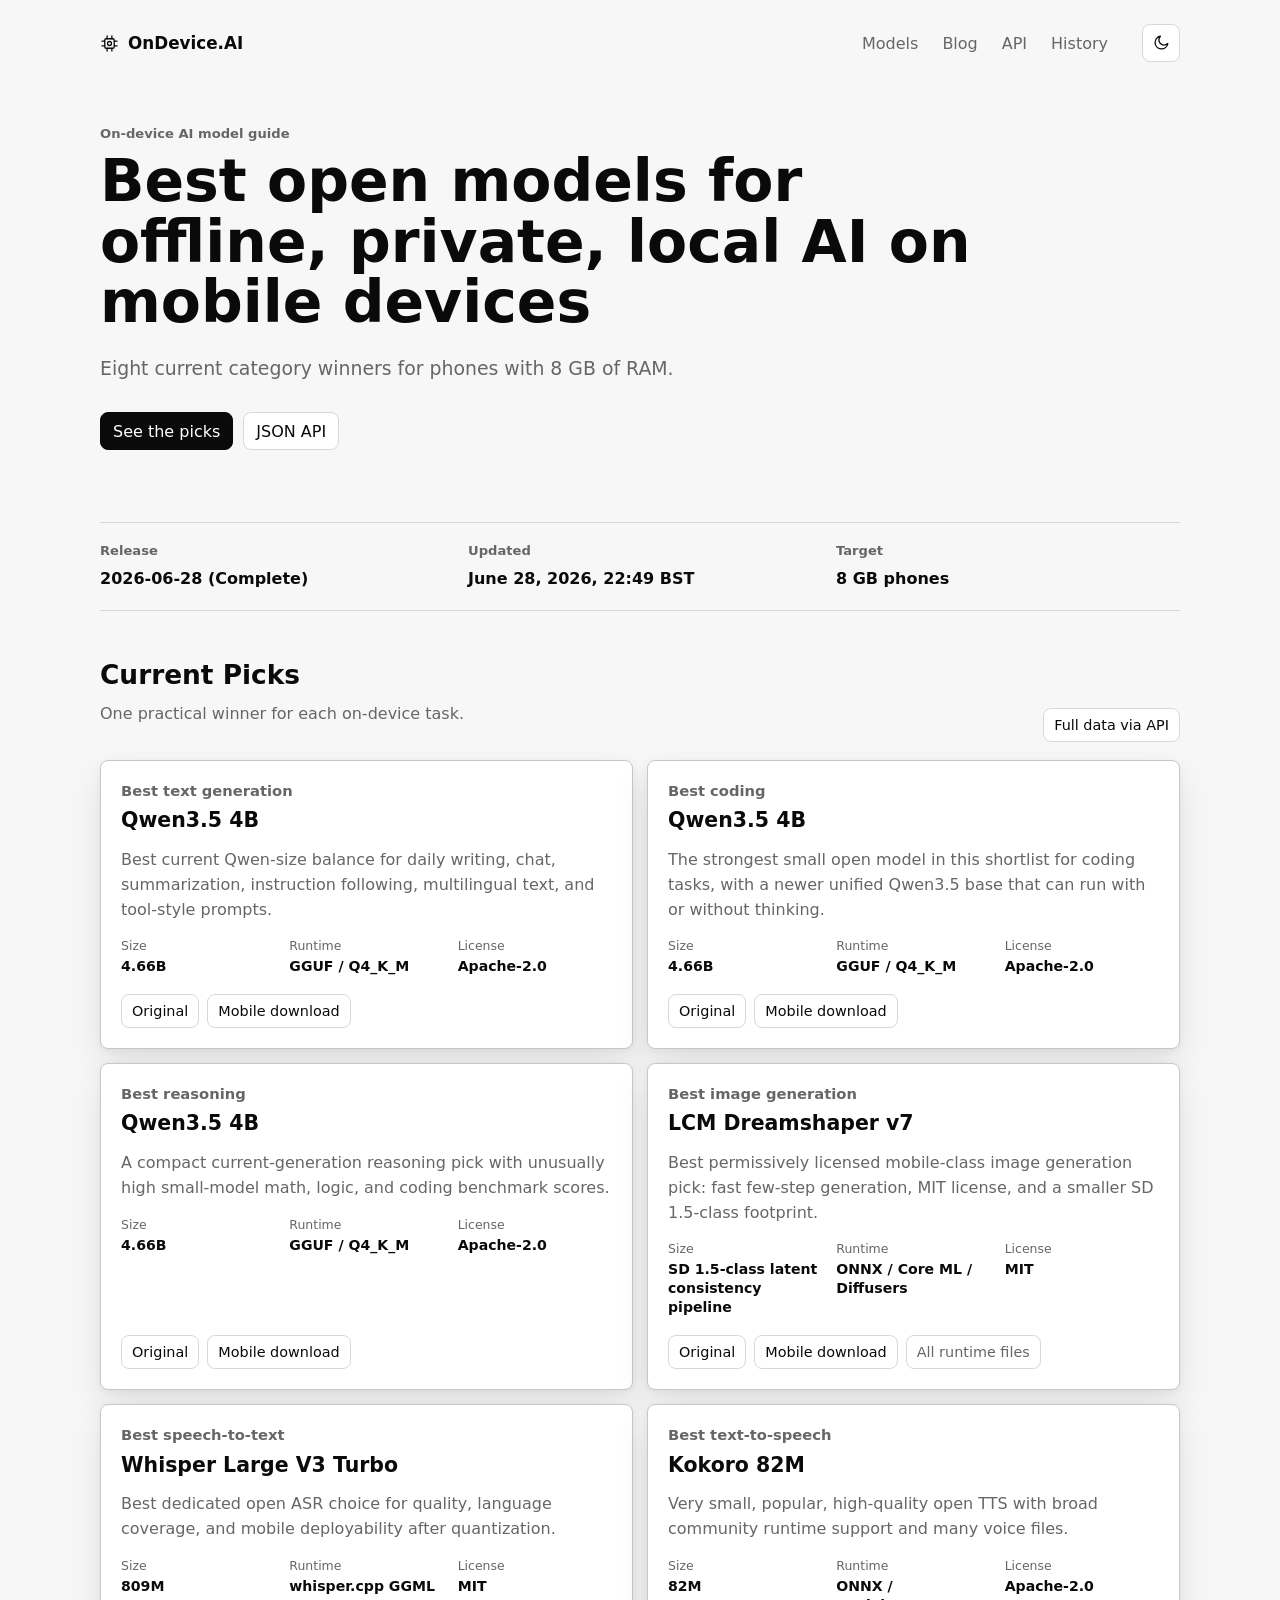
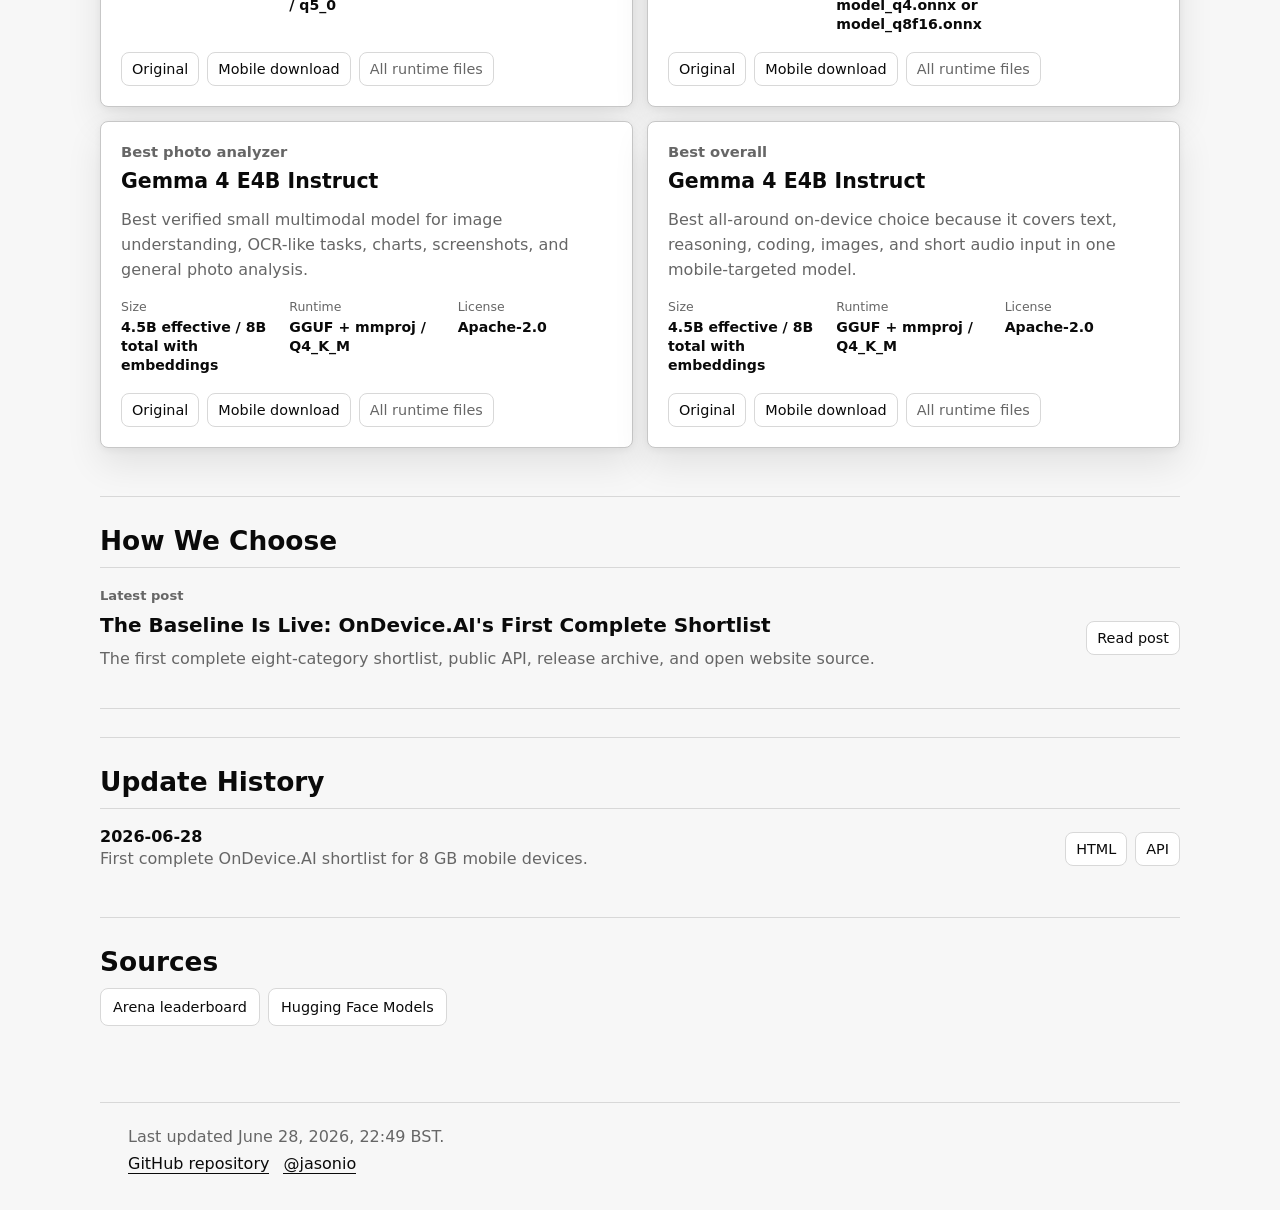
==== index.html @ 0a13cf07 "Publish first complete shortlist" ====
<!DOCTYPE html>
<html lang="en" data-theme="light">
<head>
  <meta charset="UTF-8">
  <meta name="viewport" content="width=device-width, initial-scale=1.0">
  <title>OnDevice.AI - Best mobile AI models</title>
  <meta name="description" content="Current recommendations for open and open-weight AI models that run comfortably on mobile devices with 8 GB of RAM.">
  <link rel="icon" href="/favicon.svg" type="image/svg+xml">
  <script>
    (function () {
      try {
        var storedTheme = localStorage.getItem("ondevice-theme");
        var preferredTheme = window.matchMedia("(prefers-color-scheme: dark)").matches ? "dark" : "light";
        document.documentElement.setAttribute("data-theme", storedTheme || preferredTheme);
      } catch (error) {
        document.documentElement.setAttribute("data-theme", "light");
      }
    })();
  </script>
  <link rel="stylesheet" href="styles.css?rev=release-1">
</head>
<body data-api-source="api/index.json">
  <header class="site-header">
    <nav class="top-nav" aria-label="Main navigation">
      <a class="brand" href="/">
        <svg class="brand-icon" viewBox="0 0 24 24" aria-hidden="true">
          <rect x="6" y="6" width="12" height="12" rx="2"></rect>
          <circle cx="12" cy="12" r="2.5"></circle>
          <path d="M9 2.5V6"></path>
          <path d="M15 2.5V6"></path>
          <path d="M9 18v3.5"></path>
          <path d="M15 18v3.5"></path>
          <path d="M2.5 9H6"></path>
          <path d="M2.5 15H6"></path>
          <path d="M18 9h3.5"></path>
          <path d="M18 15h3.5"></path>
        </svg>
        <span>OnDevice.AI</span>
      </a>
      <div class="nav-links" id="nav-links">
        <a href="#models">Models</a>
        <a href="/blog/">Blog</a>
        <a href="/api">API</a>
        <a href="#history">History</a>
      </div>
      <div class="nav-controls">
        <button class="theme-toggle" id="theme-toggle" type="button" aria-pressed="false" aria-label="Switch to dark mode">
          <svg class="theme-icon theme-icon-moon" viewBox="0 0 24 24" aria-hidden="true">
            <path d="M21 12.8A8.5 8.5 0 1 1 11.2 3a6.5 6.5 0 0 0 9.8 9.8z"></path>
          </svg>
          <svg class="theme-icon theme-icon-sun" viewBox="0 0 24 24" aria-hidden="true">
            <circle cx="12" cy="12" r="4"></circle>
            <path d="M12 2v2"></path>
            <path d="M12 20v2"></path>
            <path d="M4.9 4.9l1.4 1.4"></path>
            <path d="M17.7 17.7l1.4 1.4"></path>
            <path d="M2 12h2"></path>
            <path d="M20 12h2"></path>
            <path d="M4.9 19.1l1.4-1.4"></path>
            <path d="M17.7 6.3l1.4-1.4"></path>
          </svg>
        </button>
        <button class="menu-toggle" id="menu-toggle" type="button" aria-expanded="false" aria-controls="nav-links" aria-label="Open menu">
          <svg class="menu-icon menu-icon-open" viewBox="0 0 24 24" aria-hidden="true">
            <path d="M4 7h16"></path>
            <path d="M4 12h16"></path>
            <path d="M4 17h16"></path>
          </svg>
          <svg class="menu-icon menu-icon-close" viewBox="0 0 24 24" aria-hidden="true">
            <path d="M6 6l12 12"></path>
            <path d="M18 6L6 18"></path>
          </svg>
        </button>
      </div>
    </nav>

    <section class="hero" aria-labelledby="page-title">
      <div class="hero-copy">
        <p class="eyebrow">On-device AI model guide</p>
        <h1 id="page-title">Best open models for offline, private, local AI on mobile devices</h1>
        <p class="hero-text">
          Eight current category winners for phones with 8 GB of RAM.
        </p>
        <div class="hero-actions">
          <a class="action primary" href="#models">See the picks</a>
          <a class="action secondary" href="/api">JSON API</a>
        </div>
      </div>
    </section>
  </header>

  <main>
    <section class="status-band" aria-label="Current update status">
      <div>
        <span class="meta-label">Release</span>
        <strong id="version">Loading</strong>
      </div>
      <div>
        <span class="meta-label">Updated</span>
        <strong id="updated-at">Loading</strong>
      </div>
      <div>
        <span class="meta-label">Target</span>
        <strong id="target-device">8 GB phones</strong>
      </div>
    </section>

    <section class="section-heading" id="models">
      <div>
        <h2>Current Picks</h2>
        <p>One practical winner for each on-device task.</p>
      </div>
      <a class="minor-link" href="/api">Full data via API</a>
    </section>

    <section class="model-grid" id="model-grid" aria-live="polite"></section>

    <section class="info-section" aria-labelledby="blog-title">
      <h2 id="blog-title">How We Choose</h2>
      <article class="blog-teaser">
        <div>
          <span class="meta-label">Latest post</span>
          <h3><a class="title-link" href="/blog/the-baseline-is-live/">The Baseline Is Live: OnDevice.AI's First Complete Shortlist</a></h3>
          <p>
            The first complete eight-category shortlist, public API, release
            archive, and open website source.
          </p>
        </div>
        <a class="minor-link" href="/blog/the-baseline-is-live/">Read post</a>
      </article>
    </section>

    <section class="info-section" id="history" aria-labelledby="history-title">
      <h2 id="history-title">Update History</h2>
      <div class="history-list" id="history-list"></div>
    </section>

    <section class="info-section" aria-labelledby="sources-title">
      <h2 id="sources-title">Sources</h2>
      <div class="source-list" id="source-list"></div>
    </section>
  </main>

  <footer>
    <p id="footer-updated">OnDevice.AI recommendations are loading.</p>
    <p class="footer-links">
      <a href="https://github.com/jasonas/OnDeviceAI" target="_blank" rel="noopener">GitHub repository</a>
      <a href="https://x.com/jasonio" target="_blank" rel="noopener">@jasonio</a>
    </p>
  </footer>

  <script src="script.js?rev=release-1"></script>
</body>
</html>
---- styles.css ----
:root {
  color-scheme: light;
  --bg: #f7f7f7;
  --ink: #0a0a0a;
  --muted: #666666;
  --line: #d8d8d8;
  --surface: #ffffff;
  --surface-strong: #eeeeee;
  --surface-muted: #e6e6e6;
  --inverse: #ffffff;
  --code-bg: #111111;
  --code-ink: #f6f6f6;
  --shadow: 0 14px 34px rgba(0, 0, 0, 0.06);
  --card-line: #c7c7c7;
  --card-shadow: 0 16px 36px rgba(0, 0, 0, 0.09), 0 2px 7px rgba(0, 0, 0, 0.05);
  --card-shadow-hover: 0 20px 42px rgba(0, 0, 0, 0.12), 0 4px 10px rgba(0, 0, 0, 0.06);
}

:root[data-theme="dark"] {
  color-scheme: dark;
  --bg: #050505;
  --ink: #f5f5f5;
  --muted: #a6a6a6;
  --line: #2a2a2a;
  --surface: #0d0d0d;
  --surface-strong: #171717;
  --surface-muted: #222222;
  --inverse: #050505;
  --code-bg: #f5f5f5;
  --code-ink: #080808;
  --shadow: none;
  --card-line: #353535;
  --card-shadow: 0 18px 42px rgba(0, 0, 0, 0.48), 0 1px 0 rgba(255, 255, 255, 0.04);
  --card-shadow-hover: 0 22px 48px rgba(0, 0, 0, 0.58), 0 1px 0 rgba(255, 255, 255, 0.07);
}

* {
  box-sizing: border-box;
}

html {
  scroll-behavior: smooth;
}

body {
  margin: 0;
  background: var(--bg);
  color: var(--ink);
  font-family: Inter, ui-sans-serif, system-ui, -apple-system, BlinkMacSystemFont, "Segoe UI", sans-serif;
  letter-spacing: 0;
}

a {
  color: inherit;
}

button {
  font: inherit;
}

.site-header {
  padding: 24px 28px 0;
}

.top-nav {
  width: min(1080px, 100%);
  margin: 0 auto;
  display: grid;
  grid-template-columns: auto 1fr auto;
  align-items: center;
  gap: 24px;
}

.brand {
  align-items: center;
  color: var(--ink);
  display: inline-flex;
  font-size: 1.05rem;
  font-weight: 800;
  gap: 9px;
  text-decoration: none;
}

.brand-icon {
  fill: none;
  flex: 0 0 19px;
  height: 19px;
  stroke: currentColor;
  stroke-linecap: round;
  stroke-linejoin: round;
  stroke-width: 1.65;
  width: 19px;
}

.nav-links {
  display: flex;
  justify-content: flex-end;
  gap: 4px;
}

.nav-links a {
  border-radius: 6px;
  color: var(--muted);
  padding: 8px 10px;
  text-decoration: none;
  transition: background-color 160ms ease, color 160ms ease;
}

.nav-controls {
  display: flex;
  gap: 8px;
}

.theme-toggle,
.menu-toggle,
.action,
.download-link,
.minor-link,
.source-link {
  background: var(--surface);
  border: 1px solid var(--line);
  border-radius: 8px;
  color: var(--ink);
  display: inline-flex;
  align-items: center;
  justify-content: center;
  min-height: 38px;
  padding: 8px 12px;
  text-decoration: none;
  transition: border-color 160ms ease, background-color 160ms ease, color 160ms ease;
}

.theme-toggle {
  cursor: pointer;
  flex: 0 0 38px;
  padding: 0;
  width: 38px;
}

.menu-toggle {
  cursor: pointer;
  display: none;
  flex: 0 0 38px;
  padding: 0;
  width: 38px;
}

.theme-icon,
.menu-icon {
  display: block;
  fill: none;
  height: 18px;
  stroke: currentColor;
  stroke-linecap: round;
  stroke-linejoin: round;
  stroke-width: 1.8;
  width: 18px;
}

.menu-icon-close {
  display: none;
}

.menu-toggle.is-open .menu-icon-open {
  display: none;
}

.menu-toggle.is-open .menu-icon-close {
  display: block;
}

.theme-icon-sun {
  display: none;
}

:root[data-theme="dark"] .theme-icon-moon {
  display: none;
}

:root[data-theme="dark"] .theme-icon-sun {
  display: block;
}

.nav-links a:hover {
  background: var(--surface-strong);
  color: var(--ink);
}

.theme-toggle:hover,
.menu-toggle:hover,
.action:hover,
.download-link:hover,
.minor-link:hover,
.source-link:hover {
  border-color: var(--ink);
  background: var(--surface-strong);
}

.nav-links a:focus-visible,
.theme-toggle:focus-visible,
.menu-toggle:focus-visible,
.action:focus-visible,
.download-link:focus-visible,
.minor-link:focus-visible,
.source-link:focus-visible {
  outline: 2px solid var(--ink);
  outline-offset: 3px;
}

.hero {
  width: min(1080px, 100%);
  min-height: auto;
  margin: 0 auto;
  padding: 64px 0 72px;
  display: grid;
  grid-template-columns: minmax(0, 1fr);
  align-items: start;
}

.archive-hero {
  min-height: auto;
  padding-bottom: 72px;
}

.eyebrow,
.meta-label {
  color: var(--muted);
  display: block;
  font-size: 0.82rem;
  font-weight: 750;
  margin: 0 0 10px;
}

h1,
h2,
h3,
p {
  margin-top: 0;
}

h1 {
  max-width: 920px;
  font-size: 3.65rem;
  line-height: 1.04;
  margin-bottom: 20px;
}

.hero-text {
  color: var(--muted);
  font-size: 1.18rem;
  line-height: 1.65;
  max-width: 620px;
}

.hero-actions {
  display: flex;
  flex-wrap: wrap;
  gap: 10px;
  margin-top: 28px;
}

.action.primary {
  background: var(--ink);
  border-color: var(--ink);
  color: var(--inverse);
}

.action.primary:hover {
  background: var(--surface-strong);
  color: var(--ink);
}

main {
  width: min(1080px, calc(100% - 56px));
  margin: 0 auto 48px;
}

.status-band,
.intro-grid,
.info-section {
  border-top: 1px solid var(--line);
  padding: 28px 0;
}

.status-band {
  display: grid;
  grid-template-columns: repeat(3, 1fr);
  gap: 24px;
  padding: 20px 0;
}

.status-band strong {
  display: block;
  font-size: 1rem;
  line-height: 1.35;
}

.intro-grid {
  display: grid;
  grid-template-columns: minmax(0, 1fr) minmax(280px, 420px);
  gap: 32px;
  align-items: start;
}

.intro-grid h2,
.section-heading h2,
.info-section h2 {
  font-size: 1.65rem;
  line-height: 1.2;
  margin-bottom: 10px;
}

.intro-grid p,
.section-heading p,
.info-section p,
.history-item p {
  color: var(--muted);
  line-height: 1.6;
}

.api-callout {
  border-left: 4px solid var(--ink);
  padding-left: 18px;
}

.api-callout a {
  color: var(--ink);
  display: block;
  font-family: ui-monospace, SFMono-Regular, Menlo, Consolas, monospace;
  overflow-wrap: anywhere;
}

.section-heading {
  border-top: 1px solid var(--line);
  display: flex;
  align-items: flex-end;
  justify-content: space-between;
  gap: 20px;
  padding: 48px 0 18px;
}

.model-grid {
  display: grid;
  grid-template-columns: repeat(2, minmax(0, 1fr));
  gap: 14px;
  margin-bottom: 48px;
}

.model-card {
  background: var(--surface);
  border: 1px solid var(--card-line);
  border-radius: 8px;
  box-shadow: var(--card-shadow);
  display: flex;
  flex-direction: column;
  min-width: 0;
  padding: 20px;
  transition: border-color 180ms ease, box-shadow 180ms ease, transform 180ms ease;
}

.model-title {
  margin-bottom: 14px;
}

.model-summary {
  display: flex;
  flex: 1;
  flex-direction: column;
}

.category {
  color: var(--muted);
  display: block;
  font-size: 0.92rem;
  font-weight: 750;
  line-height: 1.3;
  margin-bottom: 8px;
}

@media (hover: hover) {
  .model-card:hover {
    border-color: var(--ink);
    box-shadow: var(--card-shadow-hover);
    transform: translateY(-2px);
  }
}

.model-card h3 {
  font-size: 1.28rem;
  line-height: 1.25;
  margin-bottom: 0;
}

.why {
  color: var(--muted);
  line-height: 1.55;
  margin-bottom: 16px;
}

.facts {
  display: grid;
  grid-template-columns: repeat(3, minmax(0, 1fr));
  gap: 14px;
  margin: 0;
}

.facts div {
  min-width: 0;
  padding: 0;
}

.facts span {
  color: var(--muted);
  display: block;
  font-size: 0.78rem;
  margin-bottom: 4px;
}

.facts strong {
  display: block;
  font-size: 0.88rem;
  line-height: 1.35;
  overflow-wrap: anywhere;
}

.evidence-list,
#selection-notes {
  color: var(--muted);
  line-height: 1.55;
  padding-left: 20px;
}

.evidence-list li + li,
#selection-notes li + li {
  margin-top: 8px;
}

.download-row,
.companion-links,
.history-links {
  display: flex;
  flex-wrap: wrap;
  gap: 8px;
  margin-top: 0;
}

.model-card .download-row {
  margin-top: 18px;
}

.model-card .download-link {
  min-height: 34px;
  padding: 6px 10px;
}

.download-link,
.minor-link,
.source-link {
  font-size: 0.9rem;
}

.download-link.quiet {
  color: var(--muted);
}

.minor-link {
  min-height: 34px;
  padding: 6px 10px;
}

.companion-links {
  margin-top: 8px;
}

.runtime-note {
  border-top: 1px solid var(--line);
  font-size: 0.92rem;
  margin: 18px 0 0;
  padding-top: 14px;
}

.history-list {
  display: grid;
}

.history-item {
  align-items: center;
  border-top: 1px solid var(--line);
  display: flex;
  justify-content: space-between;
  gap: 18px;
  padding: 18px 0;
}

.history-item p {
  margin-bottom: 0;
}

.blog-teaser,
.blog-card {
  align-items: center;
  border-top: 1px solid var(--line);
  border-bottom: 1px solid var(--line);
  display: flex;
  justify-content: space-between;
  gap: 18px;
  padding: 20px 0;
}

.blog-teaser h3,
.blog-card h2 {
  font-size: 1.25rem;
  line-height: 1.25;
  margin-bottom: 8px;
}

.title-link {
  color: var(--ink);
  text-decoration: none;
}

.title-link:hover {
  text-decoration: underline;
  text-underline-offset: 4px;
}

.blog-teaser p,
.blog-card p,
.post-meta,
.post-deck,
.article-body p,
.article-body li {
  color: var(--muted);
  line-height: 1.65;
}

.blog-list {
  display: grid;
  gap: 12px;
}

.post-hero {
  min-height: auto;
  padding-bottom: 58px;
}

.post-meta {
  font-size: 0.92rem;
  margin-bottom: 18px;
}

.post-deck {
  font-size: 1.16rem;
  max-width: 760px;
}

.article-body {
  border-top: 1px solid var(--line);
  margin: 0 auto 48px;
  max-width: 820px;
  padding-top: 30px;
}

.article-body h2 {
  font-size: 1.45rem;
  line-height: 1.25;
  margin: 34px 0 10px;
}

.article-body p,
.article-body ul {
  margin-bottom: 18px;
}

.article-body ul {
  padding-left: 20px;
}

.source-list {
  display: flex;
  flex-wrap: wrap;
  gap: 8px;
}

footer {
  border-top: 1px solid var(--line);
  color: var(--muted);
  margin: 0 auto;
  padding: 24px 28px 36px;
  width: min(1080px, 100%);
}

footer p {
  margin-bottom: 0;
}

footer p + p {
  margin-top: 8px;
}

.footer-links {
  display: flex;
  flex-wrap: wrap;
  gap: 14px;
}

.footer-links a {
  color: var(--ink);
  text-decoration: none;
  border-bottom: 1px solid currentColor;
}

.api-page {
  min-height: 100vh;
  display: grid;
  place-items: center;
  padding: 28px;
}

.api-doc {
  background: var(--surface);
  border: 1px solid var(--line);
  border-radius: 8px;
  box-shadow: var(--shadow);
  max-width: 680px;
  padding: 28px;
}

.api-doc h1 {
  font-size: 2.4rem;
  margin-top: 24px;
}

pre {
  background: var(--code-bg);
  border-radius: 8px;
  color: var(--code-ink);
  overflow-x: auto;
  padding: 16px;
}

.error-card {
  border-color: var(--ink);
  grid-template-columns: minmax(0, 1fr);
}

@media (max-width: 900px) {
  .intro-grid {
    grid-template-columns: 1fr;
  }

  h1 {
    font-size: 3rem;
  }

  .model-grid {
    grid-template-columns: minmax(0, 1fr);
  }

  .model-card .download-row {
    flex-direction: row;
  }

  .facts {
    grid-template-columns: repeat(3, minmax(0, 1fr));
  }
}

@media (max-width: 620px) {
  .site-header {
    padding: 18px 20px 0;
  }

  .top-nav {
    grid-template-columns: 1fr auto;
    gap: 14px;
  }

  .nav-controls {
    justify-self: end;
  }

  .menu-toggle {
    display: inline-flex;
  }

  .nav-links {
    border-top: 1px solid var(--line);
    display: grid;
    grid-column: 1 / -1;
    grid-template-columns: 1fr;
    padding-top: 6px;
    width: 100%;
  }

  body.nav-ready .nav-links {
    display: none;
  }

  body.nav-ready .nav-links.is-open {
    display: grid;
  }

  .nav-links a {
    border-bottom: 1px solid var(--line);
    border-radius: 0;
    padding: 12px 4px;
  }

  .hero {
    padding-top: 44px;
    padding-bottom: 52px;
  }

  .archive-hero,
  .post-hero {
    padding-bottom: 52px;
  }

  h1 {
    font-size: 2.15rem;
  }

  main {
    width: min(100% - 40px, 1080px);
  }

  .status-band {
    grid-template-columns: repeat(2, minmax(0, 1fr));
    gap: 18px;
  }

  .status-band div:nth-child(2) {
    grid-column: 1 / -1;
    order: 3;
  }

  .section-heading {
    align-items: flex-start;
    flex-direction: column;
    padding-top: 38px;
  }

  .model-card {
    padding: 18px;
  }

  .facts {
    grid-template-columns: repeat(2, minmax(0, 1fr));
  }

  .facts div:nth-child(2) {
    grid-column: 1 / -1;
    order: 3;
  }

  .facts div:nth-child(3) {
    order: 2;
  }

  .history-item {
    align-items: flex-start;
    flex-direction: column;
  }

  .blog-teaser,
  .blog-card {
    align-items: flex-start;
    flex-direction: column;
  }
}
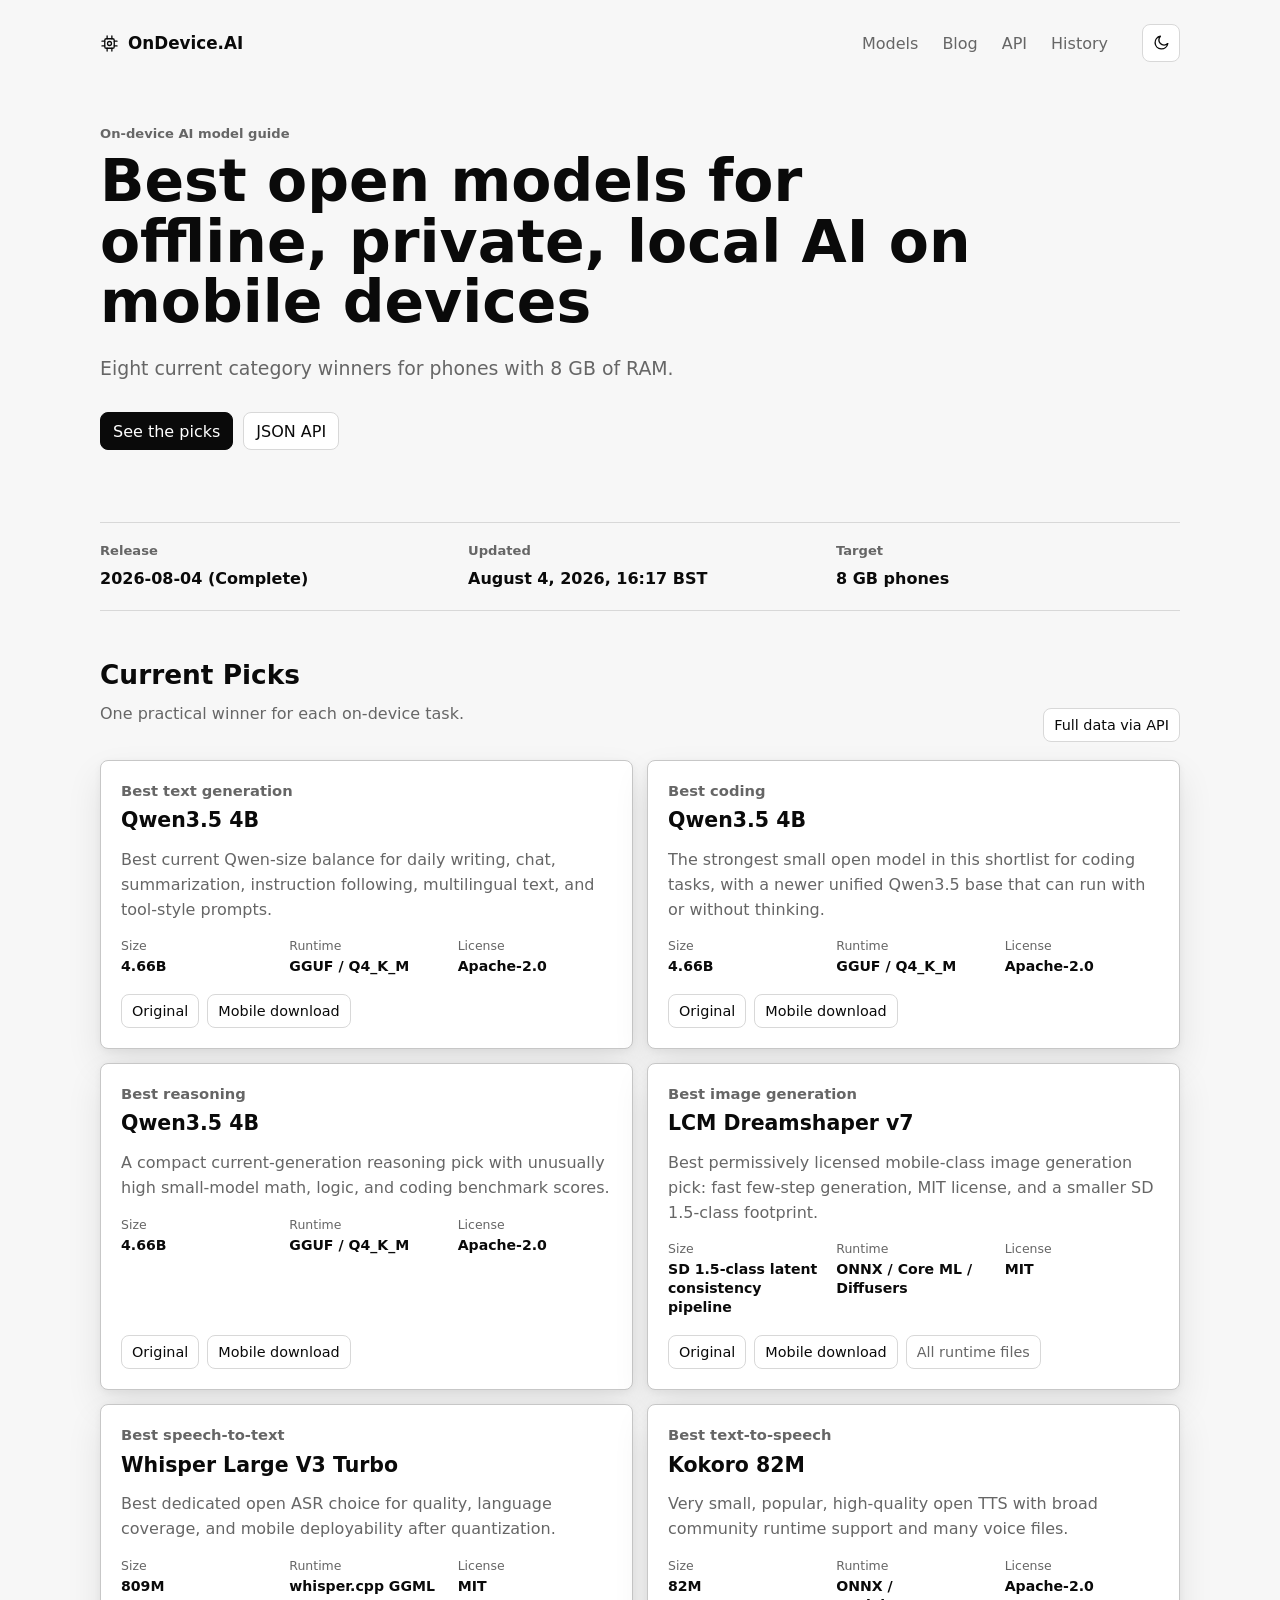
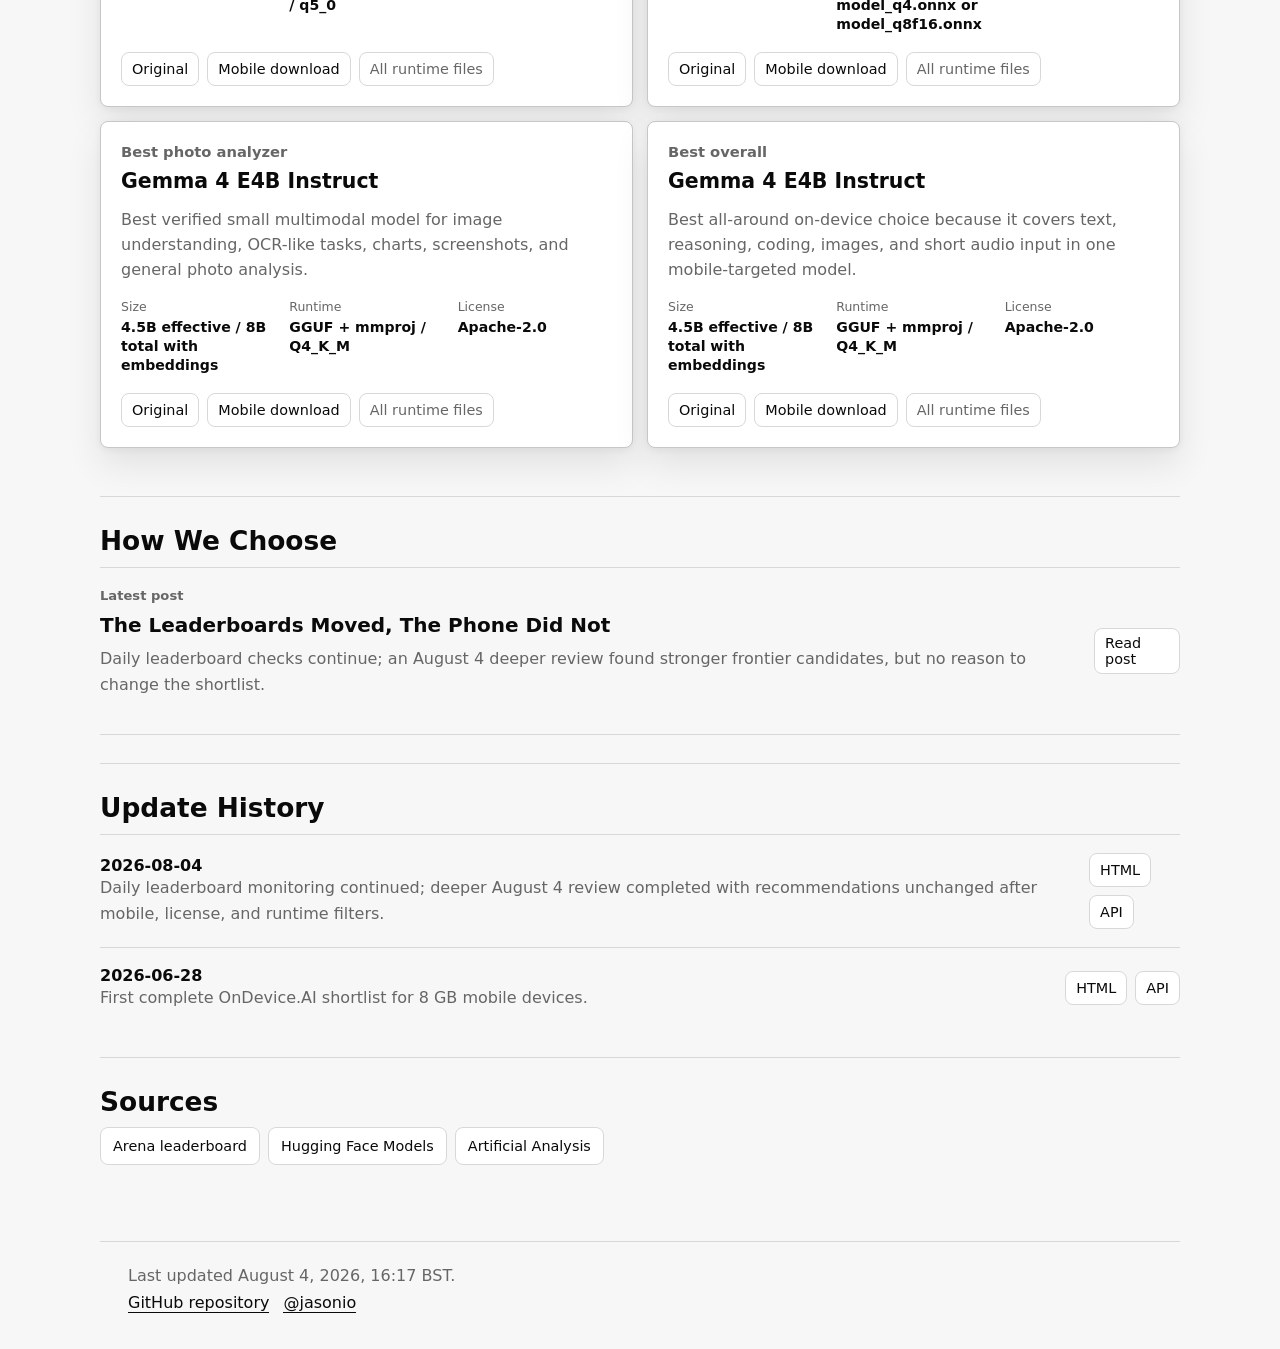
==== commit 6d98e298: "Add August leaderboard review" ====
--- a/index.html
+++ b/index.html
@@ -120,13 +120,13 @@
       <article class="blog-teaser">
         <div>
           <span class="meta-label">Latest post</span>
-          <h3><a class="title-link" href="/blog/the-baseline-is-live/">The Baseline Is Live: OnDevice.AI's First Complete Shortlist</a></h3>
+          <h3><a class="title-link" href="/blog/the-leaderboards-moved-the-phone-did-not/">The Leaderboards Moved, The Phone Did Not</a></h3>
           <p>
-            The first complete eight-category shortlist, public API, release
-            archive, and open website source.
+            Daily leaderboard checks continue; an August 4 deeper review found
+            stronger frontier candidates, but no reason to change the shortlist.
           </p>
         </div>
-        <a class="minor-link" href="/blog/the-baseline-is-live/">Read post</a>
+        <a class="minor-link" href="/blog/the-leaderboards-moved-the-phone-did-not/">Read post</a>
       </article>
     </section>
 
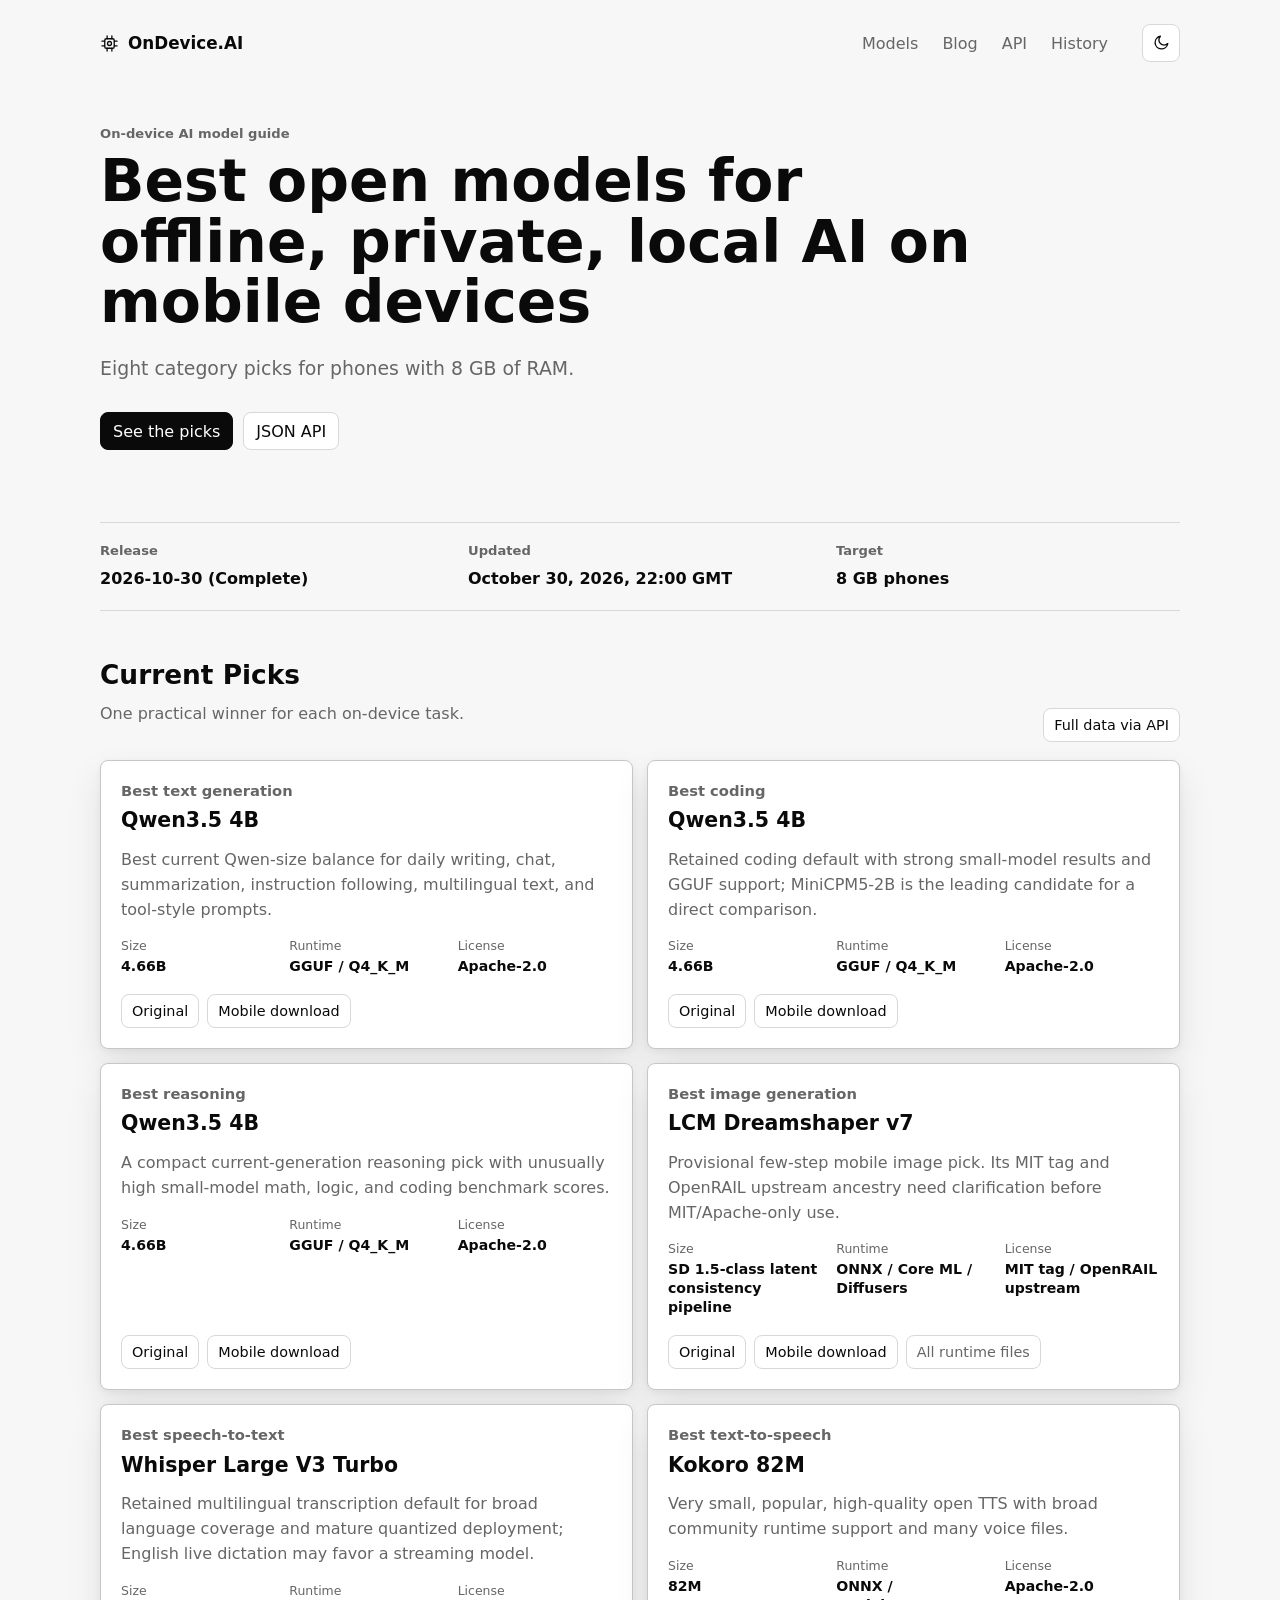
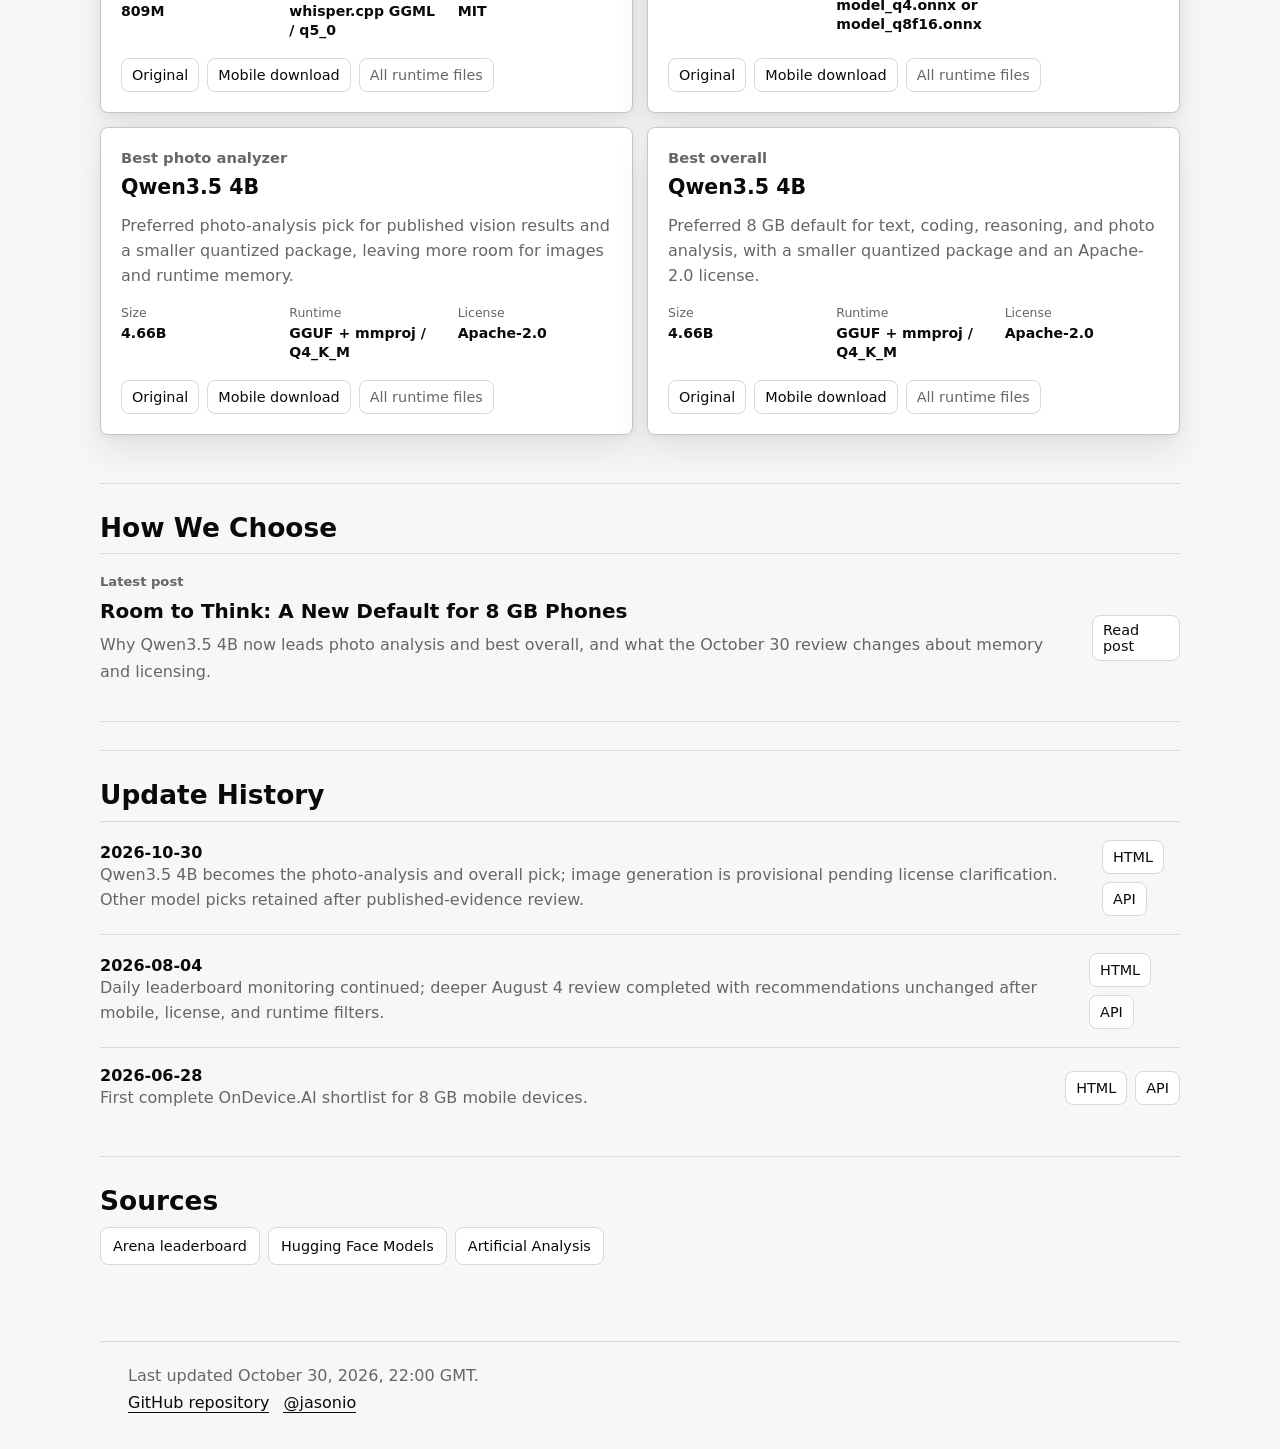
==== commit 189a44bf: "Update October mobile model shortlist" ====
--- a/index.html
+++ b/index.html
@@ -79,7 +79,7 @@
         <p class="eyebrow">On-device AI model guide</p>
         <h1 id="page-title">Best open models for offline, private, local AI on mobile devices</h1>
         <p class="hero-text">
-          Eight current category winners for phones with 8 GB of RAM.
+          Eight category picks for phones with 8 GB of RAM.
         </p>
         <div class="hero-actions">
           <a class="action primary" href="#models">See the picks</a>
@@ -120,13 +120,13 @@
       <article class="blog-teaser">
         <div>
           <span class="meta-label">Latest post</span>
-          <h3><a class="title-link" href="/blog/the-leaderboards-moved-the-phone-did-not/">The Leaderboards Moved, The Phone Did Not</a></h3>
+          <h3><a class="title-link" href="/blog/room-to-think-a-new-default-for-8-gb-phones/">Room to Think: A New Default for 8 GB Phones</a></h3>
           <p>
-            Daily leaderboard checks continue; an August 4 deeper review found
-            stronger frontier candidates, but no reason to change the shortlist.
+            Why Qwen3.5 4B now leads photo analysis and best overall, and what
+            the October 30 review changes about memory and licensing.
           </p>
         </div>
-        <a class="minor-link" href="/blog/the-leaderboards-moved-the-phone-did-not/">Read post</a>
+        <a class="minor-link" href="/blog/room-to-think-a-new-default-for-8-gb-phones/">Read post</a>
       </article>
     </section>
 
